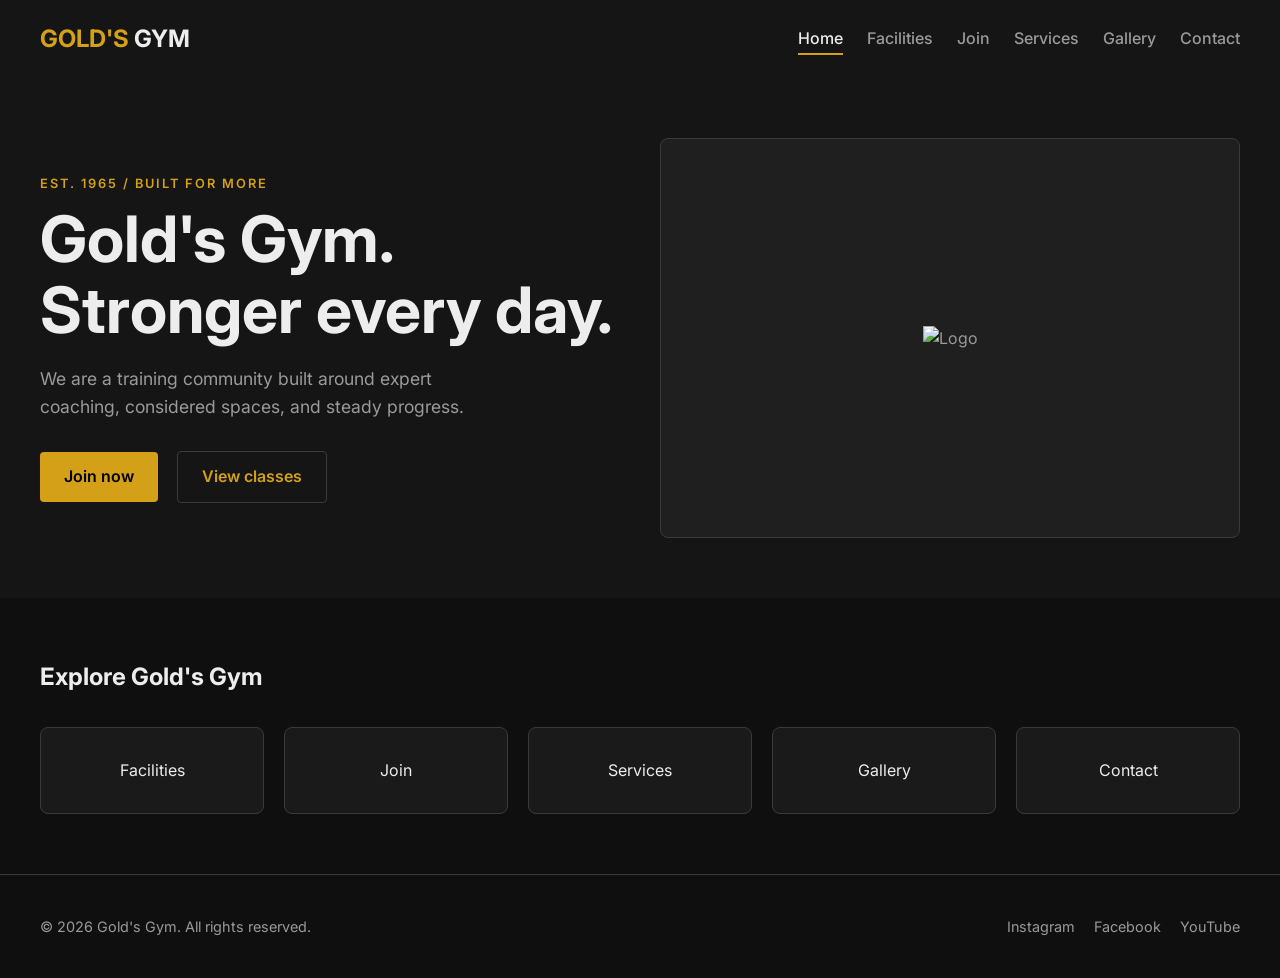
==== index.html @ 4f90f840 "Added Home page's html and css file" ====
<!DOCTYPE html>
<html lang="en">
<head>
    <meta charset="UTF-8">
    <meta name="viewport" content="width=device-width, initial-scale=1.0">
    <title>Gold's Gym - Home</title>
    <link rel="stylesheet" href="home.css">
    <link href="https://fonts.googleapis.com/css2?family=Inter:wght@400;500;600;700&display=swap" rel="stylesheet">
</head>
<body>
    <header>
        <div class="logo">GOLD'S <span>GYM</span></div>
        <nav>
            <a href="index.html" class="active">Home</a>
            <a href="facilities.html">Facilities</a>
            <a href="join.html">Join</a>
            <a href="services.html">Services</a>
            <a href="gallery.html">Gallery</a>
            <a href="contact.html">Contact</a>
        </nav>
    </header>

    <main>
        <section class="hero">
            <div class="hero-content">
                <span class="eyebrow">Est. 1965 / Built for more</span>
                <h1>Gold's Gym.<br>Stronger every day.</h1>
                <p>We are a training community built around expert coaching, considered spaces, and steady progress.</p>
                <div class="hero-buttons">
                    <a href="join.html" class="btn btn-primary">Join now</a>
                    <a href="services.html" class="btn btn-secondary">View classes</a>
                </div>
            </div>
            <div class="hero-image">
                <!-- Placeholder for images/hero.jpg -->
                <div class="placeholder-box"><img sec="hero.jpg" alt="Logo"></div>
            </div>
        </section>

        <section class="quick-links">
            <h2>Explore Gold's Gym</h2>
            <div class="tiles">
                <a href="facilities.html" class="tile">Facilities</a>
                <a href="join.html" class="tile">Join</a>
                <a href="services.html" class="tile">Services</a>
                <a href="gallery.html" class="tile">Gallery</a>
                <a href="contact.html" class="tile">Contact</a>
            </div>
        </section>
    </main>

    <footer>
        <p>&copy; 2026 Gold's Gym. All rights reserved.</p>
        <div class="socials">
            <a href="#">Instagram</a>
            <a href="#">Facebook</a>
            <a href="#">YouTube</a>
        </div>
    </footer>
</body>
</html>
---- home.css ----
:root {
    --bg-page: #0F0F0F;
    --bg-hero: #151515;
    --bg-surface: #1A1A1A;
    --bg-placeholder: #1F1F1F;
    --border-placeholder: #3A3A3A;
    --gold: #D4A017;
    --text-main: #EDEDED;
    --text-muted: #9A9A9A;
}

* { box-sizing: border-box; margin: 0; padding: 0; }

body {
    font-family: 'Inter', sans-serif;
    background-color: var(--bg-page);
    color: var(--text-main);
    line-height: 1.6;
}

/* Header & Nav - Home Style: Solid dark bar, gold underline active */
header {
    display: flex;
    justify-content: space-between;
    align-items: center;
    padding: 20px 40px;
    background-color: var(--bg-hero);
}

.logo { font-size: 1.5rem; font-weight: 700; color: var(--gold); }
.logo span { color: var(--text-main); }

nav a {
    color: var(--text-muted);
    text-decoration: none;
    margin-left: 20px;
    font-weight: 500;
    padding-bottom: 5px;
    border-bottom: 2px solid transparent;
    transition: color 0.3s;
}

nav a:hover { color: var(--text-main); }
nav a.active { color: var(--text-main); border-bottom-color: var(--gold); }

/* Hero Section */
.hero {
    display: flex;
    padding: 60px 40px;
    background-color: var(--bg-hero);
    gap: 40px;
    align-items: center;
}

.hero-content { flex: 1; }
.hero-image { flex: 1; }

.eyebrow {
    font-size: 0.8rem;
    text-transform: uppercase;
    letter-spacing: 2px;
    color: var(--gold);
    font-weight: 600;
    display: block;
    margin-bottom: 10px;
}

h1 {
    font-size: 4rem;
    line-height: 1.1;
    margin-bottom: 20px;
}

.hero-content p {
    color: var(--text-muted);
    margin-bottom: 30px;
    font-size: 1.1rem;
    max-width: 80%;
}

.placeholder-box {
    background-color: var(--bg-placeholder);
    border: 1px solid var(--border-placeholder);
    height: 400px;
    display: flex;
    align-items: center;
    justify-content: center;
    color: var(--text-muted);
    border-radius: 8px;
}

.btn {
    padding: 12px 24px;
    text-decoration: none;
    font-weight: 600;
    border-radius: 4px;
    display: inline-block;
    margin-right: 15px;
}
.btn-primary { background-color: var(--gold); color: #000; }
.btn-secondary { border: 1px solid var(--border-placeholder); color: var(--gold); }

/* Quick Links */
.quick-links { padding: 60px 40px; }
.quick-links h2 { margin-bottom: 30px; }
.tiles {
    display: flex;
    gap: 20px;
}
.tile {
    flex: 1;
    background: var(--bg-surface);
    padding: 30px 20px;
    text-align: center;
    text-decoration: none;
    color: var(--text-main);
    border: 1px solid var(--border-placeholder);
    border-radius: 8px;
}
.tile:hover { border-color: var(--gold); }

/* Footer */
footer {
    display: flex;
    justify-content: space-between;
    padding: 40px;
    border-top: 1px solid var(--border-placeholder);
    color: var(--text-muted);
    font-size: 0.9rem;
}
.socials a { color: var(--text-muted); text-decoration: none; margin-left: 15px; }
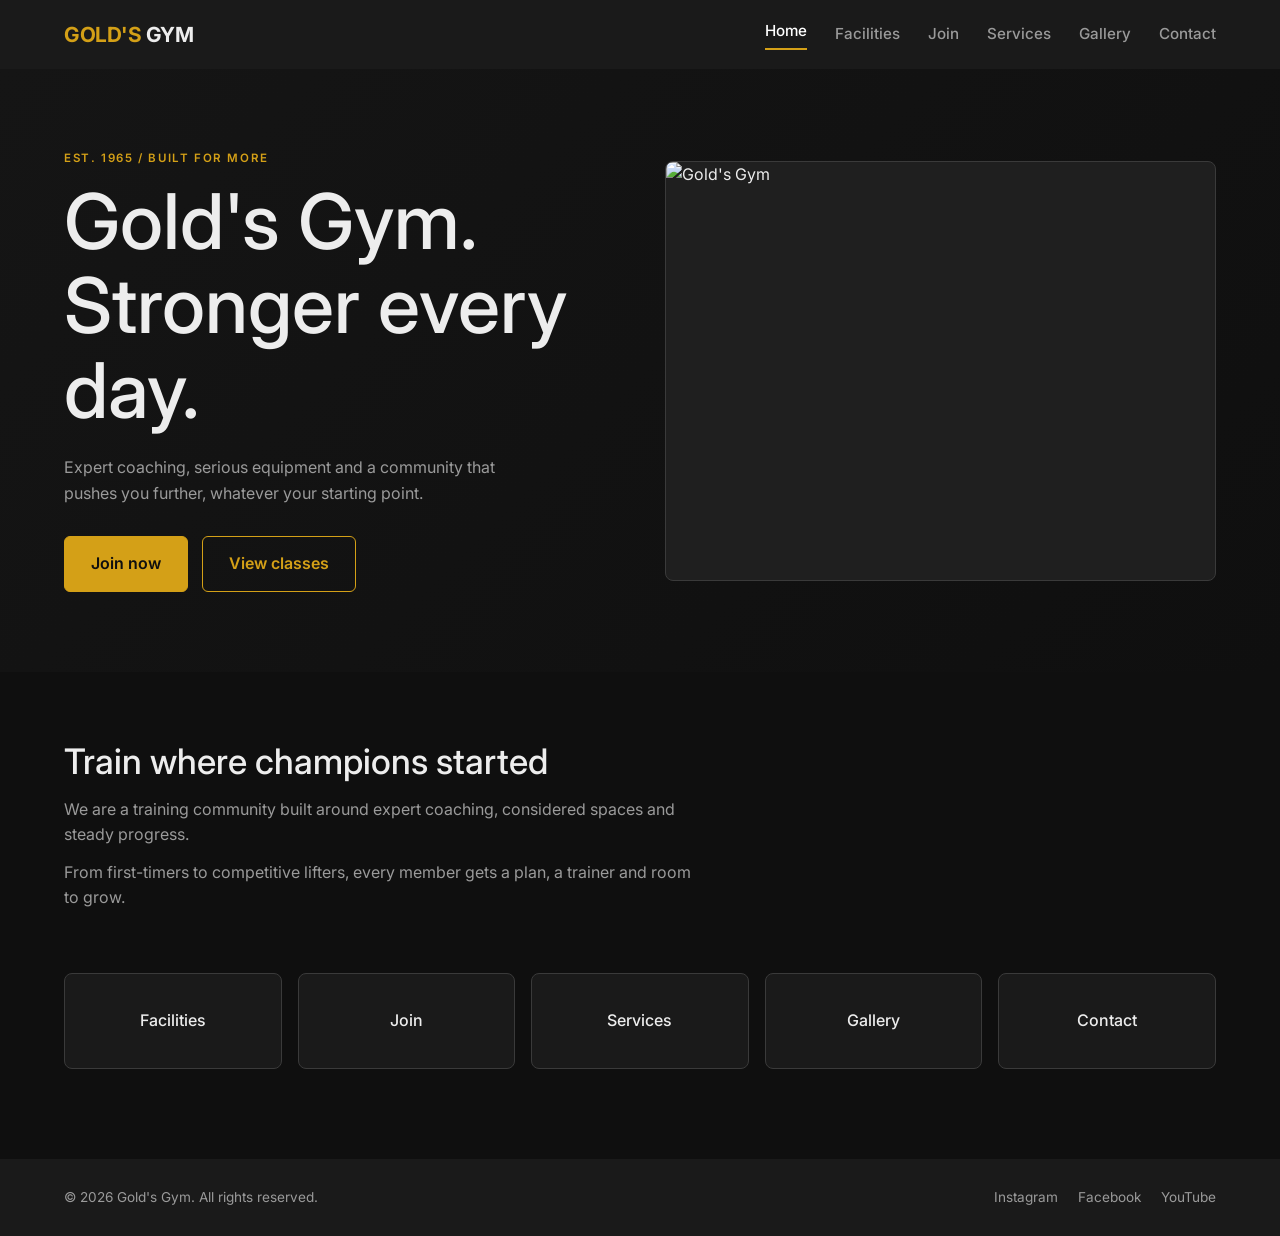
==== commit e83e0f2b: "Added html and css files of facilities page" ====
--- a/index.html
+++ b/index.html
@@ -1,61 +1,56 @@
 <!DOCTYPE html>
 <html lang="en">
 <head>
-    <meta charset="UTF-8">
-    <meta name="viewport" content="width=device-width, initial-scale=1.0">
-    <title>Gold's Gym - Home</title>
-    <link rel="stylesheet" href="home.css">
-    <link href="https://fonts.googleapis.com/css2?family=Inter:wght@400;500;600;700&display=swap" rel="stylesheet">
+  <meta charset="UTF-8">
+  <meta name="viewport" content="width=device-width, initial-scale=1">
+  <title>Home | Gold's Gym</title>
+  <link rel="preconnect" href="https://fonts.googleapis.com">
+  <link href="https://fonts.googleapis.com/css2?family=Inter:wght@400;500;600;700&display=swap" rel="stylesheet">
+  <link rel="stylesheet" href="home.css">
 </head>
 <body>
-    <header>
-        <div class="logo">GOLD'S <span>GYM</span></div>
-        <nav>
-            <a href="index.html" class="active">Home</a>
-            <a href="facilities.html">Facilities</a>
-            <a href="join.html">Join</a>
-            <a href="services.html">Services</a>
-            <a href="gallery.html">Gallery</a>
-            <a href="contact.html">Contact</a>
-        </nav>
-    </header>
+  <header class="site-header">
+    <a class="logo" href="index.html"><span class="logo-gold">GOLD'S</span> GYM</a>
+    <nav class="main-nav" aria-label="Main">
+      <a href="index.html" class="active">Home</a>
+      <a href="facilities.html">Facilities</a>
+      <a href="join.html">Join</a>
+      <a href="services.html">Services</a>
+      <a href="gallery.html">Gallery</a>
+      <a href="contact.html">Contact</a>
+    </nav>
+  </header>
 
-    <main>
-        <section class="hero">
-            <div class="hero-content">
-                <span class="eyebrow">Est. 1965 / Built for more</span>
-                <h1>Gold's Gym.<br>Stronger every day.</h1>
-                <p>We are a training community built around expert coaching, considered spaces, and steady progress.</p>
-                <div class="hero-buttons">
-                    <a href="join.html" class="btn btn-primary">Join now</a>
-                    <a href="services.html" class="btn btn-secondary">View classes</a>
-                </div>
-            </div>
-            <div class="hero-image">
-                <!-- Placeholder for images/hero.jpg -->
-                <div class="placeholder-box"><img sec="hero.jpg" alt="Logo"></div>
-            </div>
-        </section>
+  <main>
+    <section class="hero">
+      <div class="hero-text">
+        <p class="eyebrow">Est. 1965 / Built for more</p>
+        <h1>Gold's Gym. Stronger every day.</h1>
+        <p class="hero-lead">Expert coaching, serious equipment and a community that pushes you further, whatever your starting point.</p>
+        <div class="hero-buttons">
+          <a class="btn btn-gold" href="join.html">Join now</a>
+          <a class="btn btn-outline" href="services.html">View classes</a>
+        </div>
+      </div>
+      <img id="hero-photo" src="images/hero.jpg" alt="Gold's Gym">
+    </section>
+    <section class="intro">
+      <h2>Train where champions started</h2>
+      <p>We are a training community built around expert coaching, considered spaces and steady progress.</p>
+      <p>From first-timers to competitive lifters, every member gets a plan, a trainer and room to grow.</p>
+    </section>
+    <section class="tiles" aria-label="Explore the site">
+      <a class="tile" href="facilities.html">Facilities</a>
+      <a class="tile" href="join.html">Join</a>
+      <a class="tile" href="services.html">Services</a>
+      <a class="tile" href="gallery.html">Gallery</a>
+      <a class="tile" href="contact.html">Contact</a>
+    </section>
+  </main>
 
-        <section class="quick-links">
-            <h2>Explore Gold's Gym</h2>
-            <div class="tiles">
-                <a href="facilities.html" class="tile">Facilities</a>
-                <a href="join.html" class="tile">Join</a>
-                <a href="services.html" class="tile">Services</a>
-                <a href="gallery.html" class="tile">Gallery</a>
-                <a href="contact.html" class="tile">Contact</a>
-            </div>
-        </section>
-    </main>
-
-    <footer>
-        <p>&copy; 2026 Gold's Gym. All rights reserved.</p>
-        <div class="socials">
-            <a href="#">Instagram</a>
-            <a href="#">Facebook</a>
-            <a href="#">YouTube</a>
-        </div>
-    </footer>
+  <footer class="site-footer">
+    <p>&copy; 2026 Gold's Gym. All rights reserved.</p>
+    <p class="social"><a href="https://instagram.com">Instagram</a> <a href="https://facebook.com">Facebook</a> <a href="https://youtube.com">YouTube</a></p>
+  </footer>
 </body>
-</html>+</html>
--- a/home.css
+++ b/home.css
@@ -1,131 +1,209 @@
-:root {
-    --bg-page: #0F0F0F;
-    --bg-hero: #151515;
-    --bg-surface: #1A1A1A;
-    --bg-placeholder: #1F1F1F;
-    --border-placeholder: #3A3A3A;
-    --gold: #D4A017;
-    --text-main: #EDEDED;
-    --text-muted: #9A9A9A;
-}
-
-* { box-sizing: border-box; margin: 0; padding: 0; }
+* {
+  box-sizing: border-box;
+  margin: 0;
+  padding: 0;
+}
 
 body {
-    font-family: 'Inter', sans-serif;
-    background-color: var(--bg-page);
-    color: var(--text-main);
-    line-height: 1.6;
-}
-
-/* Header & Nav - Home Style: Solid dark bar, gold underline active */
-header {
-    display: flex;
-    justify-content: space-between;
-    align-items: center;
-    padding: 20px 40px;
-    background-color: var(--bg-hero);
-}
-
-.logo { font-size: 1.5rem; font-weight: 700; color: var(--gold); }
-.logo span { color: var(--text-main); }
-
-nav a {
-    color: var(--text-muted);
-    text-decoration: none;
-    margin-left: 20px;
-    font-weight: 500;
-    padding-bottom: 5px;
-    border-bottom: 2px solid transparent;
-    transition: color 0.3s;
-}
-
-nav a:hover { color: var(--text-main); }
-nav a.active { color: var(--text-main); border-bottom-color: var(--gold); }
-
-/* Hero Section */
+  font-family: "Inter", system-ui, sans-serif;
+  background: #0F0F0F;
+  color: #EDEDED;
+  line-height: 1.6;
+}
+
+a {
+  color: inherit;
+  text-decoration: none;
+}
+
+img {
+  max-width: 100%;
+  display: block;
+  background: #1F1F1F;
+}
+
+p {
+  color: #9A9A9A;
+}
+
+h1,
+h2,
+h3 {
+  font-weight: 500;
+  line-height: 1.1;
+}
+
+.site-header {
+  display: flex;
+  justify-content: space-between;
+  align-items: center;
+  padding: 18px 5%;
+  background: #1A1A1A;
+}
+
+.logo {
+  font-weight: 700;
+  font-size: 1.3rem;
+  letter-spacing: -.5px;
+}
+
+.logo-gold {
+  color: #D4A017;
+}
+
+.main-nav {
+  display: flex;
+  gap: 28px;
+  align-items: center;
+  flex-wrap: wrap;
+}
+
+.main-nav a {
+  color: #9A9A9A;
+  font-weight: 500;
+  font-size: .95rem;
+}
+
+.main-nav a:hover {
+  color: #fff;
+}
+
+.eyebrow {
+  color: #D4A017;
+  font-size: .72rem;
+  font-weight: 600;
+  letter-spacing: .14em;
+  text-transform: uppercase;
+  margin-bottom: 12px;
+}
+
+.site-footer {
+  display: flex;
+  justify-content: space-between;
+  flex-wrap: wrap;
+  gap: 12px;
+  padding: 28px 5%;
+  background: #1A1A1A;
+  margin-top: 60px;
+  font-size: .85rem;
+}
+
+.social a {
+  margin-left: 16px;
+  color: #9A9A9A;
+}
+
+.social a:hover {
+  color: #D4A017;
+}
+
+.page-head {
+  padding: 60px 5% 40px;
+  border-bottom: 1px solid #2a2a2a;
+}
+
+.page-head h1 {
+  font-size: clamp(2.5rem, 7vw, 4.5rem);
+  margin-bottom: 14px;
+}
+
+.main-nav a.active {
+  color: #fff;
+  border-bottom: 2px solid #D4A017;
+  padding-bottom: 4px;
+}
+
 .hero {
-    display: flex;
-    padding: 60px 40px;
-    background-color: var(--bg-hero);
-    gap: 40px;
-    align-items: center;
-}
-
-.hero-content { flex: 1; }
-.hero-image { flex: 1; }
-
-.eyebrow {
-    font-size: 0.8rem;
-    text-transform: uppercase;
-    letter-spacing: 2px;
-    color: var(--gold);
-    font-weight: 600;
-    display: block;
-    margin-bottom: 10px;
-}
-
-h1 {
-    font-size: 4rem;
-    line-height: 1.1;
-    margin-bottom: 20px;
-}
-
-.hero-content p {
-    color: var(--text-muted);
-    margin-bottom: 30px;
-    font-size: 1.1rem;
-    max-width: 80%;
-}
-
-.placeholder-box {
-    background-color: var(--bg-placeholder);
-    border: 1px solid var(--border-placeholder);
-    height: 400px;
-    display: flex;
-    align-items: center;
-    justify-content: center;
-    color: var(--text-muted);
-    border-radius: 8px;
+  display: grid;
+  grid-template-columns: 1fr 1fr;
+  gap: 50px;
+  align-items: center;
+  padding: 80px 5%;
+  background: linear-gradient(135deg, #151515, #0F0F0F);
+}
+
+.hero h1 {
+  font-size: clamp(2.6rem, 6vw, 5rem);
+  margin-bottom: 22px;
+}
+
+.hero-lead {
+  max-width: 480px;
+  margin-bottom: 30px;
+}
+
+.hero-buttons {
+  display: flex;
+  gap: 14px;
+  flex-wrap: wrap;
 }
 
 .btn {
-    padding: 12px 24px;
-    text-decoration: none;
-    font-weight: 600;
-    border-radius: 4px;
-    display: inline-block;
-    margin-right: 15px;
-}
-.btn-primary { background-color: var(--gold); color: #000; }
-.btn-secondary { border: 1px solid var(--border-placeholder); color: var(--gold); }
-
-/* Quick Links */
-.quick-links { padding: 60px 40px; }
-.quick-links h2 { margin-bottom: 30px; }
+  padding: 14px 26px;
+  border-radius: 6px;
+  font-weight: 600;
+  border: 1px solid #D4A017;
+}
+
+.btn-gold {
+  background: #D4A017;
+  color: #0F0F0F;
+}
+
+.btn-outline {
+  color: #D4A017;
+}
+
+.btn:hover {
+  box-shadow: 0 0 18px rgba(212, 160, 23, .4);
+}
+
+#hero-photo {
+  width: 100%;
+  height: 420px;
+  object-fit: cover;
+  border: 1px solid #3A3A3A;
+  border-radius: 8px;
+}
+
+.intro {
+  padding: 70px 5% 20px;
+  max-width: 760px;
+}
+
+.intro h2 {
+  font-size: 2.2rem;
+  margin-bottom: 16px;
+}
+
+.intro p {
+  margin-bottom: 12px;
+}
+
 .tiles {
-    display: flex;
-    gap: 20px;
-}
+  display: flex;
+  gap: 16px;
+  padding: 30px 5%;
+  flex-wrap: wrap;
+}
+
 .tile {
-    flex: 1;
-    background: var(--bg-surface);
-    padding: 30px 20px;
-    text-align: center;
-    text-decoration: none;
-    color: var(--text-main);
-    border: 1px solid var(--border-placeholder);
-    border-radius: 8px;
-}
-.tile:hover { border-color: var(--gold); }
-
-/* Footer */
-footer {
-    display: flex;
-    justify-content: space-between;
-    padding: 40px;
-    border-top: 1px solid var(--border-placeholder);
-    color: var(--text-muted);
-    font-size: 0.9rem;
-}
-.socials a { color: var(--text-muted); text-decoration: none; margin-left: 15px; }+  flex: 1 1 150px;
+  padding: 34px 20px;
+  background: #1A1A1A;
+  border: 1px solid #3A3A3A;
+  border-radius: 8px;
+  text-align: center;
+  font-weight: 500;
+}
+
+.tile:hover {
+  border-color: #D4A017;
+  color: #D4A017;
+}
+
+@media (max-width: 800px) {
+  .hero {
+    grid-template-columns: 1fr;
+  }
+}
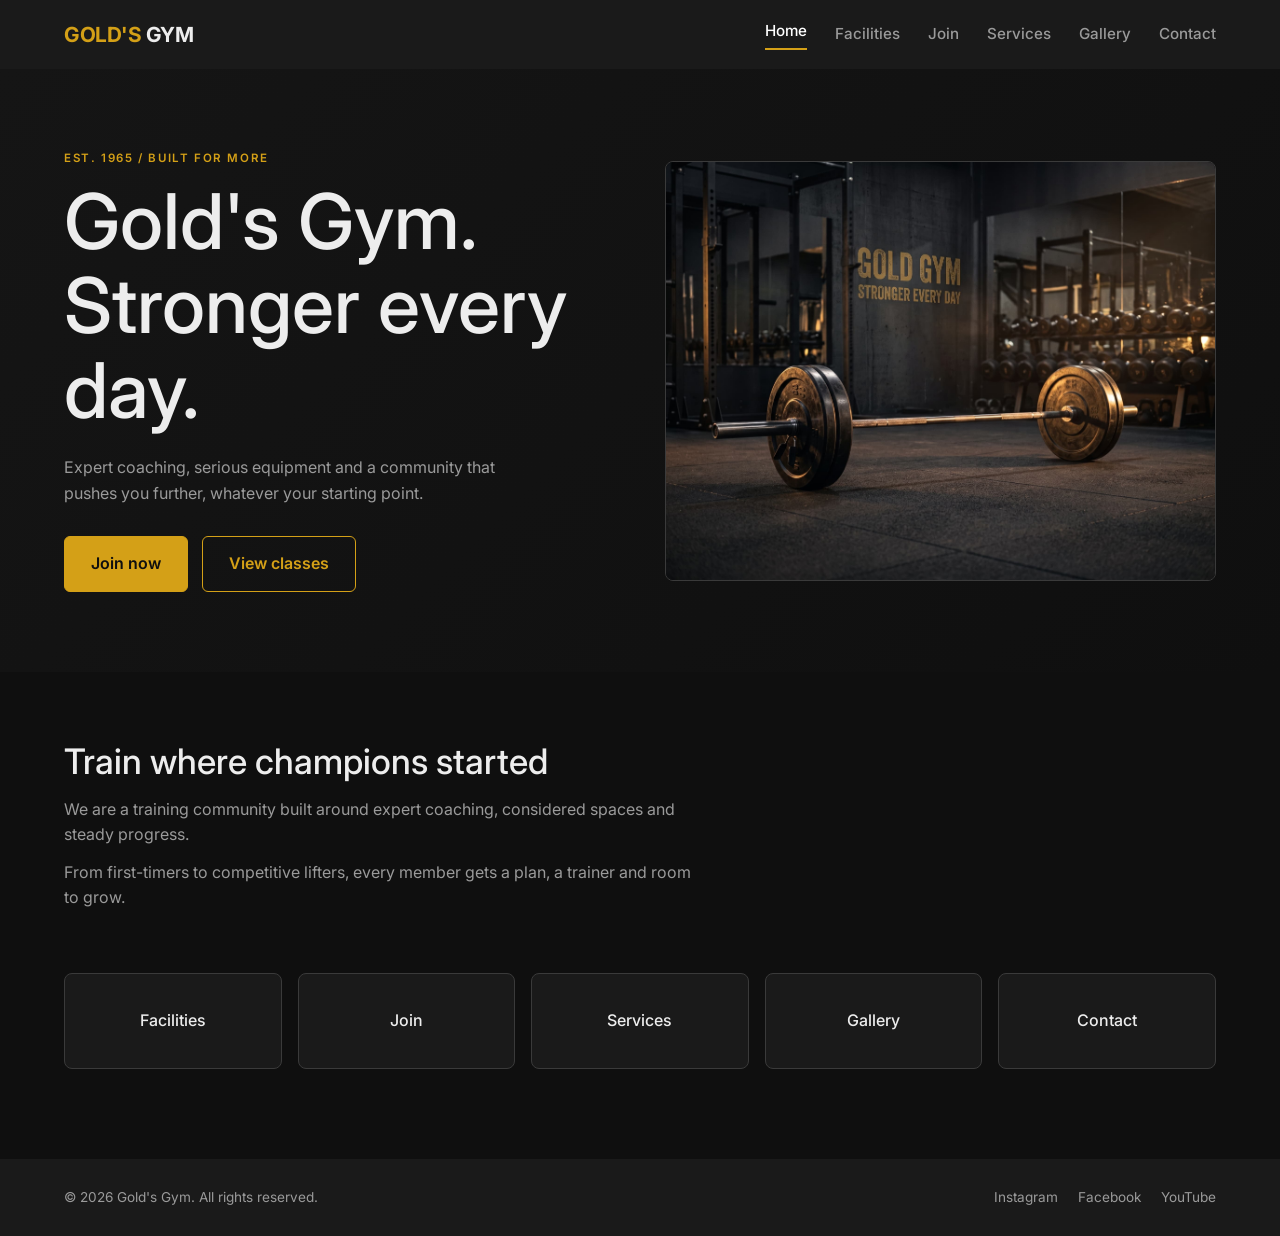
==== commit 7d154052: "Included media for home page and facilities page." ====
--- a/index.html
+++ b/index.html
@@ -32,7 +32,7 @@
           <a class="btn btn-outline" href="services.html">View classes</a>
         </div>
       </div>
-      <img id="hero-photo" src="images/hero.jpg" alt="Gold's Gym">
+      <img id="hero-photo" src="media/hero.jpg" alt="Gold's Gym">
     </section>
     <section class="intro">
       <h2>Train where champions started</h2>
